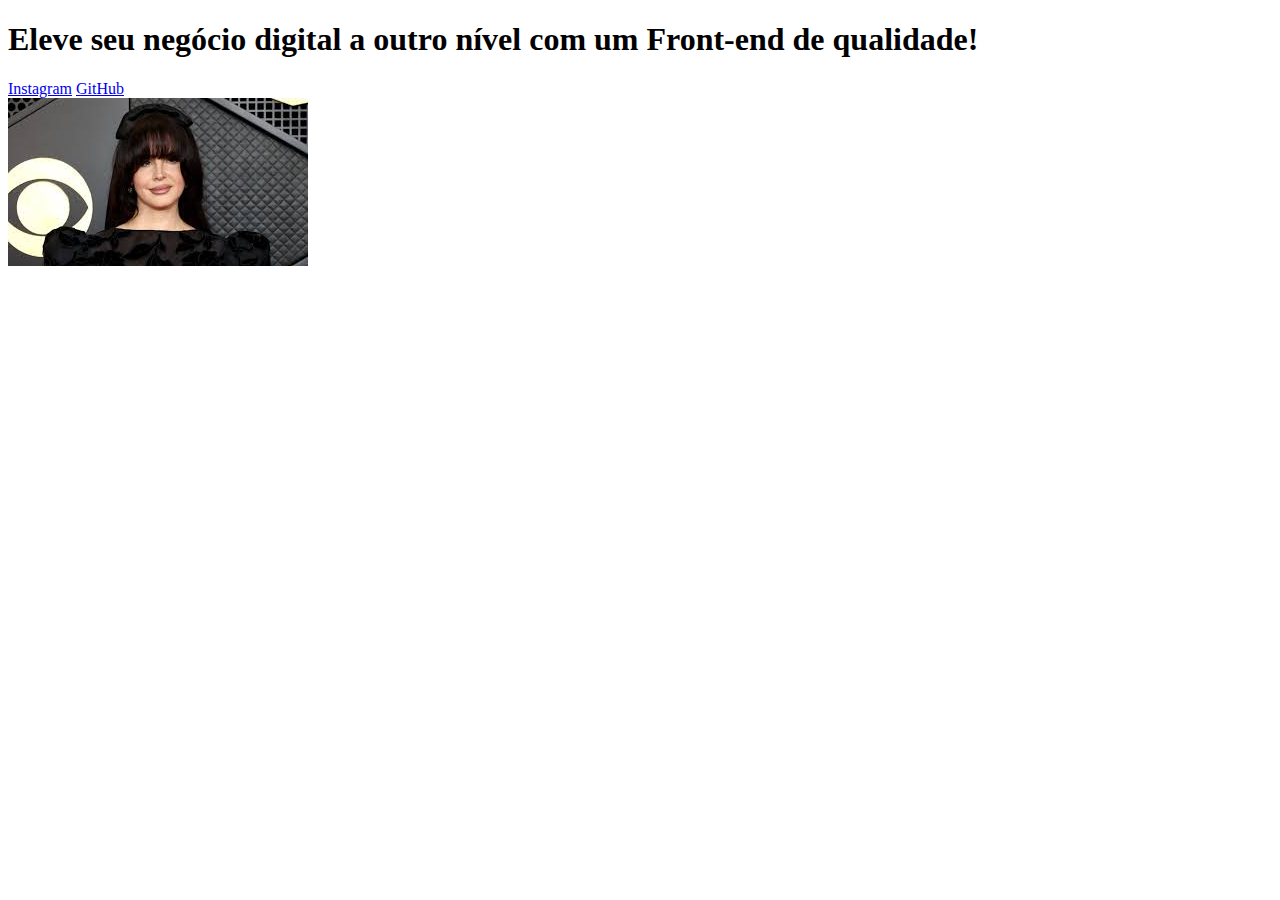
==== index.html @ fd694aa9 "add-HTML" ====
<!DOCTYPE html>
<html lang="en">

<head>
    <meta charset="UTF-8">
    <meta name="viewport" content="width=device-width, initial-scale=1.0">
    <title>Document</title>
</head>

<body>
    <header>

    </header>
    <main>
        <h1> Eleve seu negócio digital a
            outro nível <strong>com um Front-end de qualidade!</strong></h1>
        <p></p>
        <div>
            <a href="#">Instagram</a>
            <a href="#">GitHub</a>
        </div>
        <img src="lana.jpg">
 

    </main>

</body>

</html>
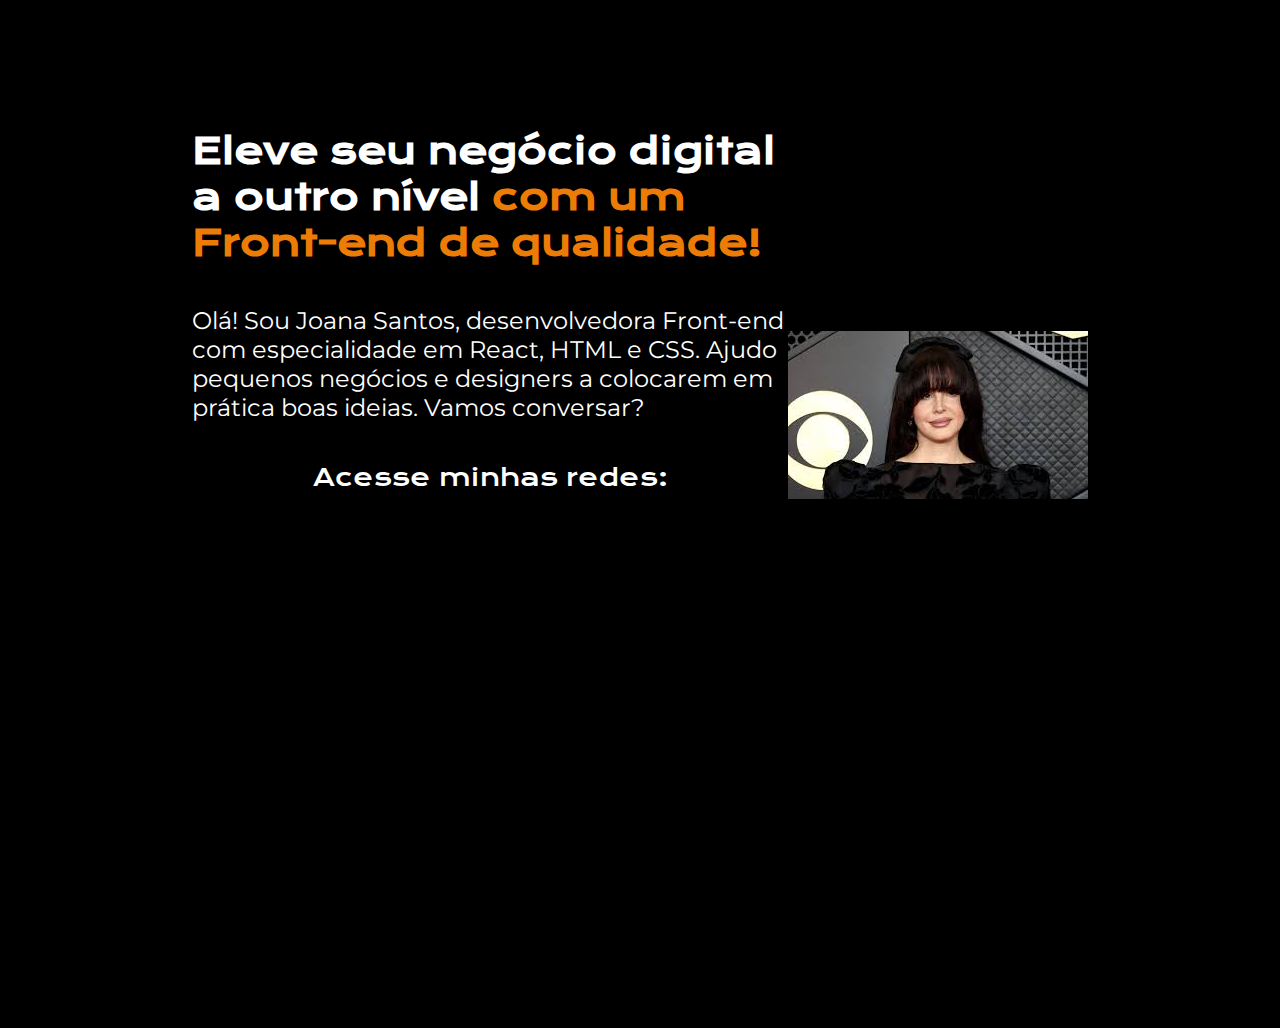
==== commit f7d60784: "primeira-parte-finalizada" ====
--- a/index.html
+++ b/index.html
@@ -5,22 +5,29 @@
     <meta charset="UTF-8">
     <meta name="viewport" content="width=device-width, initial-scale=1.0">
     <title>Document</title>
+    <link rel="stylesheet" href="style.css">
 </head>
 
 <body>
     <header>
 
     </header>
-    <main>
-        <h1> Eleve seu negócio digital a
-            outro nível <strong>com um Front-end de qualidade!</strong></h1>
-        <p></p>
-        <div>
-            <a href="#">Instagram</a>
-            <a href="#">GitHub</a>
-        </div>
-        <img src="lana.jpg">
- 
+    <main class="container">
+        <section class="conteudoPrincipal">
+            <h1 class="titulo"> Eleve seu negócio digital a
+                outro nível <strong class="tituloDestaque">com um Front-end de qualidade!</strong></h1>
+            <p class="paraPrincipal">Olá! Sou Joana Santos, desenvolvedora Front-end com especialidade em React, HTML e
+                CSS. Ajudo pequenos
+                negócios e designers a colocarem em prática boas ideias. Vamos conversar?</p>
+
+            <div class="links">
+                <h2 class="tituloLinks">Acesse minhas redes:</h2>
+                <a class="link" href="#">Instagram</a>
+                <a class="link" href="#">GitHub</a>
+            </div>
+        </section>
+        <img src="lana.jpg" alt="lana">
+
 
     </main>
 
--- a/style.css
+++ b/style.css
@@ -0,0 +1,69 @@
+@import url('https://fonts.googleapis.com/css2?family=Krona+One&family=Montserrat:ital,wght@0,100..900;1,100..900&display=swap');
+
+
+* {
+    margin: 0;
+    padding: 0;
+}
+
+body {
+    height: 100vh;
+    box-sizing: border-box;
+    background-color: black;
+    color: white;
+}
+
+.container {
+    margin: 10% 15%;
+    display: flex;
+    align-items: center;
+    justify-content: ;
+}
+
+.conteudoPrincipal {
+    width: 615px;
+    display: flex;
+    flex-direction: column;
+    gap:40px;
+
+
+}
+
+.titulo {
+    font-size: 36px;
+    font-family: 'Krona One', sans-serif;
+}
+
+.tituloDestaque {
+    color: #ED7C07;
+}
+
+.paraPrincipal {
+    font-size: 24px;
+    font-family: 'Montserrat', sans-serif;
+}
+
+.links{
+    display: flex;
+    flex-direction: column;
+    justify-content: space-between;
+    align-items: center;
+    gap: 32px;
+}
+.tituloLinks{
+    font-family: 'Krona One', sans-serif;
+    font-size: 24px;
+    font-weight: 400;
+}
+.link{
+    width: 280px;
+    text-align: center;
+    border-radius: 16px;
+    font-size: 24px;
+    padding: 21.5px 0px;
+    text-decoration: none;
+    color:black;
+    font-family: 'Montserrat', sans-serif;
+    font-weight: 600;
+
+}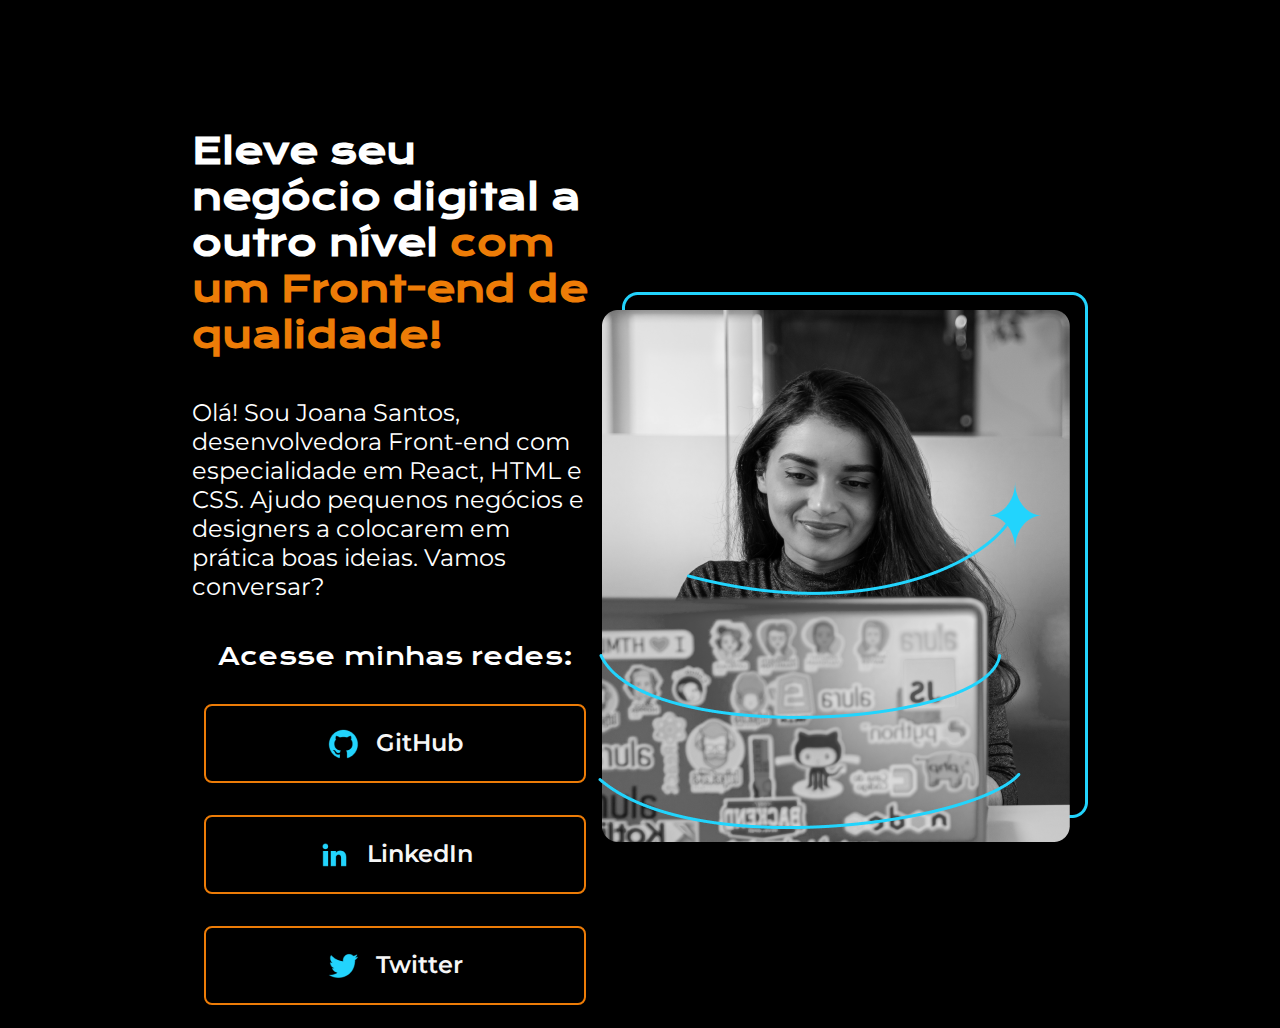
==== commit 1956f401: "add-redes-sociais" ====
--- a/index.html
+++ b/index.html
@@ -22,11 +22,21 @@
 
             <div class="links">
                 <h2 class="tituloLinks">Acesse minhas redes:</h2>
-                <a class="link" href="#">Instagram</a>
-                <a class="link" href="#">GitHub</a>
+                <a class="link" href="#">
+                    <img src="./assets/images/github.png">
+                    GitHub
+                </a>
+                <a class="link" href="#">
+                    <img src="./assets/images/linkedin.png">
+                    LinkedIn
+                </a>
+                <a class="link" href="#">
+                    <img src="./assets/images/twitter.png">
+                    Twitter
+                </a>
             </div>
         </section>
-        <img src="lana.jpg" alt="lana">
+        <img src="./assets/images/Imagem.png" alt="lana">
 
 
     </main>
--- a/style.css
+++ b/style.css
@@ -17,7 +17,7 @@
     margin: 10% 15%;
     display: flex;
     align-items: center;
-    justify-content: ;
+    justify-content: space-between;
 }
 
 .conteudoPrincipal {
@@ -25,8 +25,6 @@
     display: flex;
     flex-direction: column;
     gap:40px;
-
-
 }
 
 .titulo {
@@ -56,14 +54,22 @@
     font-weight: 400;
 }
 .link{
-    width: 280px;
+    display: flex;
+    justify-content: center;
+    gap:16px;
+    border: 2px solid #ED7C07;
+    width: 378px;
     text-align: center;
-    border-radius: 16px;
+    border-radius: 8px;
     font-size: 24px;
     padding: 21.5px 0px;
     text-decoration: none;
-    color:black;
+    color: #F6F6F6;
     font-family: 'Montserrat', sans-serif;
     font-weight: 600;
 
+}
+
+.link:hover{
+    background-color:#272727 ;
 }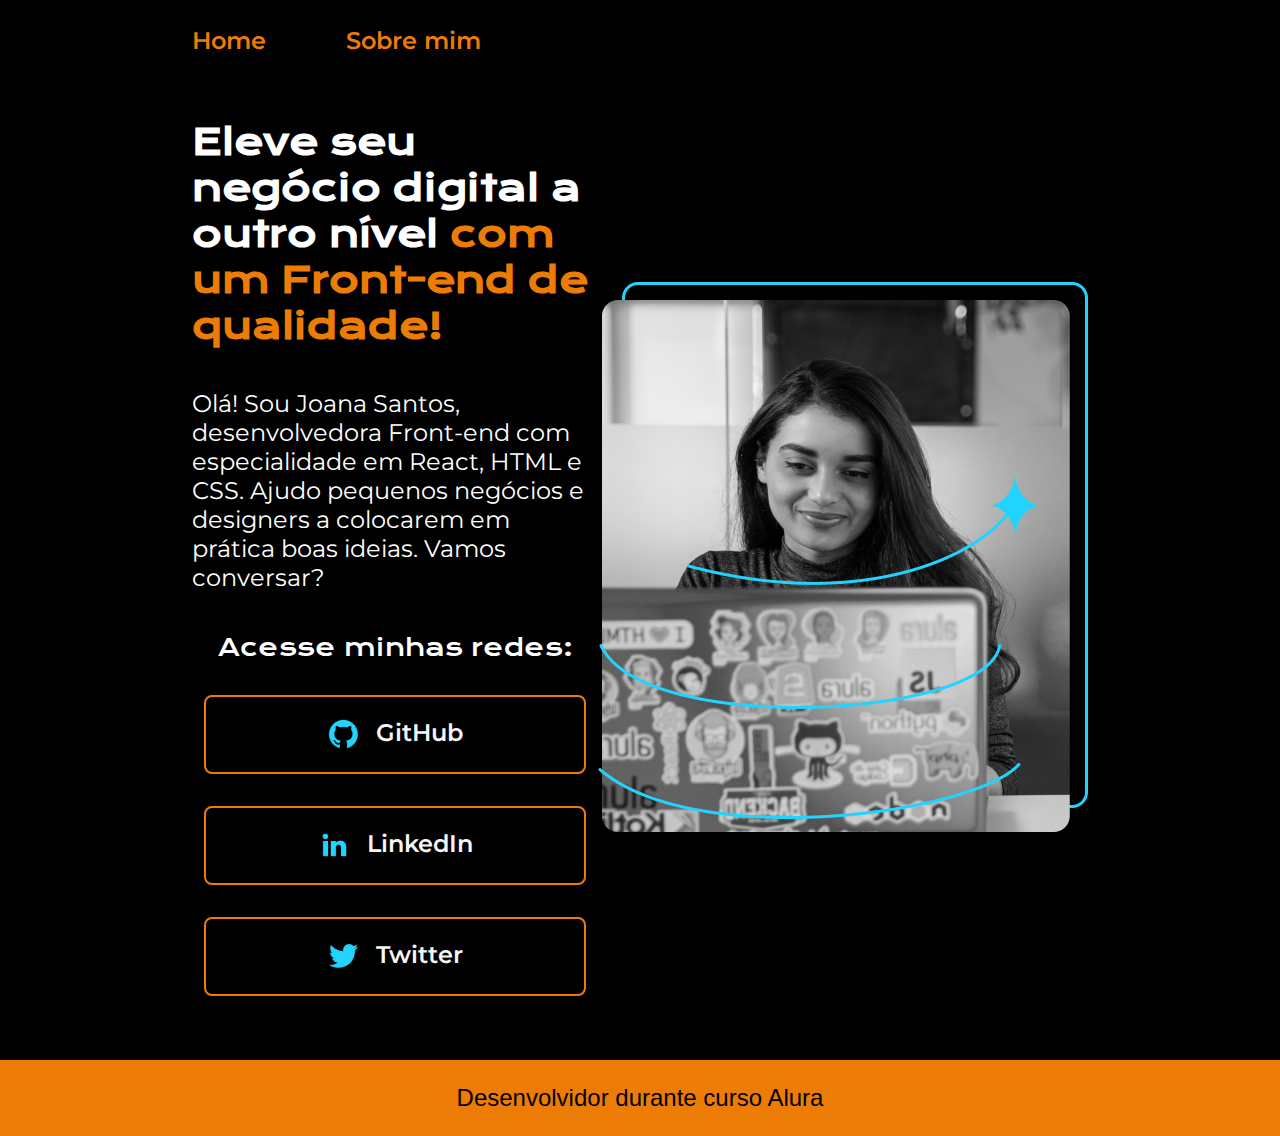
==== commit 31542ef8: "add-menu-nav" ====
--- a/index.html
+++ b/index.html
@@ -9,7 +9,11 @@
 </head>
 
 <body>
-    <header>
+    <header class="cabecalho">
+        <nav class="menu">
+            <a class="menuItem">Home</a>
+            <a class="menuItem">Sobre mim</a>
+        </nav>
 
     </header>
     <main class="container">
@@ -37,9 +41,10 @@
             </div>
         </section>
         <img src="./assets/images/Imagem.png" alt="lana">
-
-
     </main>
+<footer class="rodape">
+    <p>Desenvolvidor durante curso Alura</p>
+</footer>
 
 </body>
 
--- a/style.css
+++ b/style.css
@@ -1,5 +1,4 @@
 @import url('https://fonts.googleapis.com/css2?family=Krona+One&family=Montserrat:ital,wght@0,100..900;1,100..900&display=swap');
-
 
 * {
     margin: 0;
@@ -7,14 +6,26 @@
 }
 
 body {
-    height: 100vh;
     box-sizing: border-box;
     background-color: black;
     color: white;
 }
+.cabecalho{
+    padding: 2% 0% 0% 15% ;
+}
+.menu{
+    display:flex;
+    gap: 80px;
+}
+.menuItem {
+    font-size: 24px;
+    font-family: 'Montserrat', sans-serif;
+    font-weight: 600;
+    color:#ED7C07;
+}
 
 .container {
-    margin: 10% 15%;
+    padding: 5% 15%;
     display: flex;
     align-items: center;
     justify-content: space-between;
@@ -24,7 +35,7 @@
     width: 615px;
     display: flex;
     flex-direction: column;
-    gap:40px;
+    gap: 40px;
 }
 
 .titulo {
@@ -41,22 +52,24 @@
     font-family: 'Montserrat', sans-serif;
 }
 
-.links{
+.links {
     display: flex;
     flex-direction: column;
     justify-content: space-between;
     align-items: center;
     gap: 32px;
 }
-.tituloLinks{
+
+.tituloLinks {
     font-family: 'Krona One', sans-serif;
     font-size: 24px;
     font-weight: 400;
 }
-.link{
+
+.link {
     display: flex;
     justify-content: center;
-    gap:16px;
+    gap: 16px;
     border: 2px solid #ED7C07;
     width: 378px;
     text-align: center;
@@ -70,6 +83,16 @@
 
 }
 
-.link:hover{
-    background-color:#272727 ;
+.link:hover {
+    background-color: #272727;
+}
+
+.rodape {
+    padding: 24px;
+    color: black;
+    background-color: #ED7C07;
+    text-align: center;
+    font-family: 'Monteserrat', sans-serif;
+    font-size: 24px;
+    font-weight: 400;
 }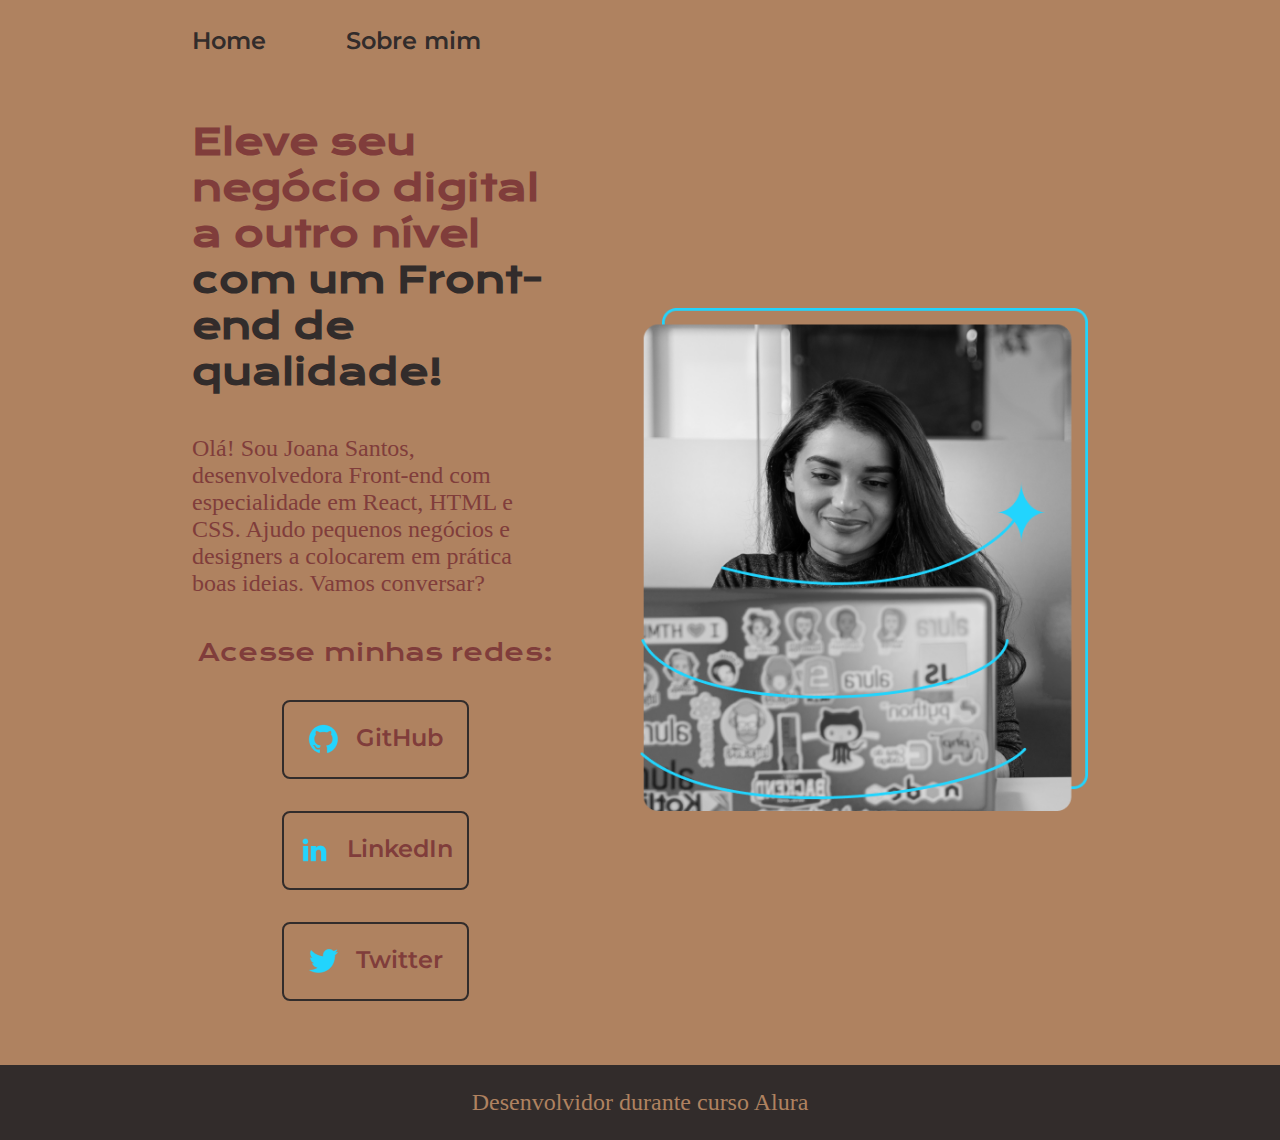
==== commit 77afcd84: "finalizado" ====
--- a/index.html
+++ b/index.html
@@ -1,18 +1,18 @@
 <!DOCTYPE html>
-<html lang="en">
+<html lang="pt-BR">
 
 <head>
     <meta charset="UTF-8">
     <meta name="viewport" content="width=device-width, initial-scale=1.0">
     <title>Document</title>
-    <link rel="stylesheet" href="style.css">
+    <link rel="stylesheet" href="./styles/style.css">
 </head>
 
 <body>
     <header class="cabecalho">
         <nav class="menu">
-            <a class="menuItem">Home</a>
-            <a class="menuItem">Sobre mim</a>
+            <a class="menuItem" href="index.html">Home</a>
+            <a class="menuItem" href="./about.html">Sobre mim</a>
         </nav>
 
     </header>
@@ -40,7 +40,7 @@
                 </a>
             </div>
         </section>
-        <img src="./assets/images/Imagem.png" alt="lana">
+        <img class="imgAbout" src="./assets/images/Imagem.png" alt="lana">
     </main>
 <footer class="rodape">
     <p>Desenvolvidor durante curso Alura</p>
--- a/styles/style.css
+++ b/styles/style.css
@@ -0,0 +1,142 @@
+@import url('https://fonts.googleapis.com/css2?family=Krona+One&family=Montserrat:ital,wght@0,100..900;1,100..900&display=swap');
+
+
+:root {
+    --cor-primaria: #AF8260;
+    --cor-secundaria: #803D3B;
+    --cor-terciaria: #322C2B;
+    --cor-hover: #c4926c;
+   
+
+
+/* FONTES */
+    --fonte-primaria:'Krona One', sans-serif;
+    --fonte-secunaria: 'Montserrat', sans-serif;
+
+}
+
+* {
+    margin: 0;
+    padding: 0;
+}
+
+body {
+    box-sizing: border-box;
+    background-color: var(--cor-primaria);
+    color: var(--cor-secundaria);
+}
+
+.cabecalho {
+    padding: 2% 0% 0% 15%;
+}
+
+.menu {
+    display: flex;
+    gap: 80px;
+}
+
+.menuItem {
+    font-size: 1.5rem;
+    font-family: var(--fonte-secunaria);
+    font-weight: 600;
+    color: var(--cor-terciaria);
+    text-decoration: none;
+}
+
+.container {
+    padding: 5% 15%;
+    display: flex;
+    align-items: center;
+    justify-content: space-between;
+    gap:82px;
+}
+
+.conteudoPrincipal {
+    width: 50%;
+    display: flex;
+    flex-direction: column;
+    gap: 40px;
+}
+
+.titulo {
+    font-size: 2.25rem;
+    font-family: var(--fonte-primaria);
+}
+
+.tituloDestaque {
+    color: var(--cor-terciaria);
+}
+
+.paraPrincipal {
+    font-size: 1.5rem;
+    font-family: var(--cor-secundaria);
+}
+
+.links {
+    display: flex;
+    flex-direction: column;
+    justify-content: space-between;
+    align-items: center;
+    gap: 32px;
+}
+
+.tituloLinks {
+    font-family: var(--fonte-primaria);
+    font-size: 1.5rem;
+    font-weight: 400;
+}
+
+.link {
+    display: flex;
+    justify-content: center;
+    gap: 16px;
+    border: 2px solid var(--cor-terciaria);
+    width: 50%;
+    text-align: center;
+    border-radius: 8px;
+    font-size: 1.5rem;
+    font-weight: 600;
+    padding: 21.5px 0px;
+    text-decoration: none;
+    color: var(--cor-secundaria);
+    font-family: var(--fonte-secunaria);
+    font-weight: 600;
+
+}
+
+.link:hover {
+    background-color: var(--cor-hover);
+}
+
+.imgAbout{
+    width: 50%;
+}
+
+.rodape {
+    padding: 24px;
+    color: var(--cor-primaria);
+    background-color: var(--cor-terciaria);
+    text-align: center;
+    font-family: var(--cor-secundaria);
+    font-size: 1.5rem;
+    font-weight: 400;
+}
+
+@media (max-width:1200px ){
+    .cabecalho{
+        padding: 10%;       
+    }
+    .menu{
+        justify-content: center;
+    }
+
+
+    .container{
+        flex-direction: column-reverse;
+        padding: 5% ;
+    }
+    .conteudoPrincipal{
+        width: auto;
+    }
+   
+}